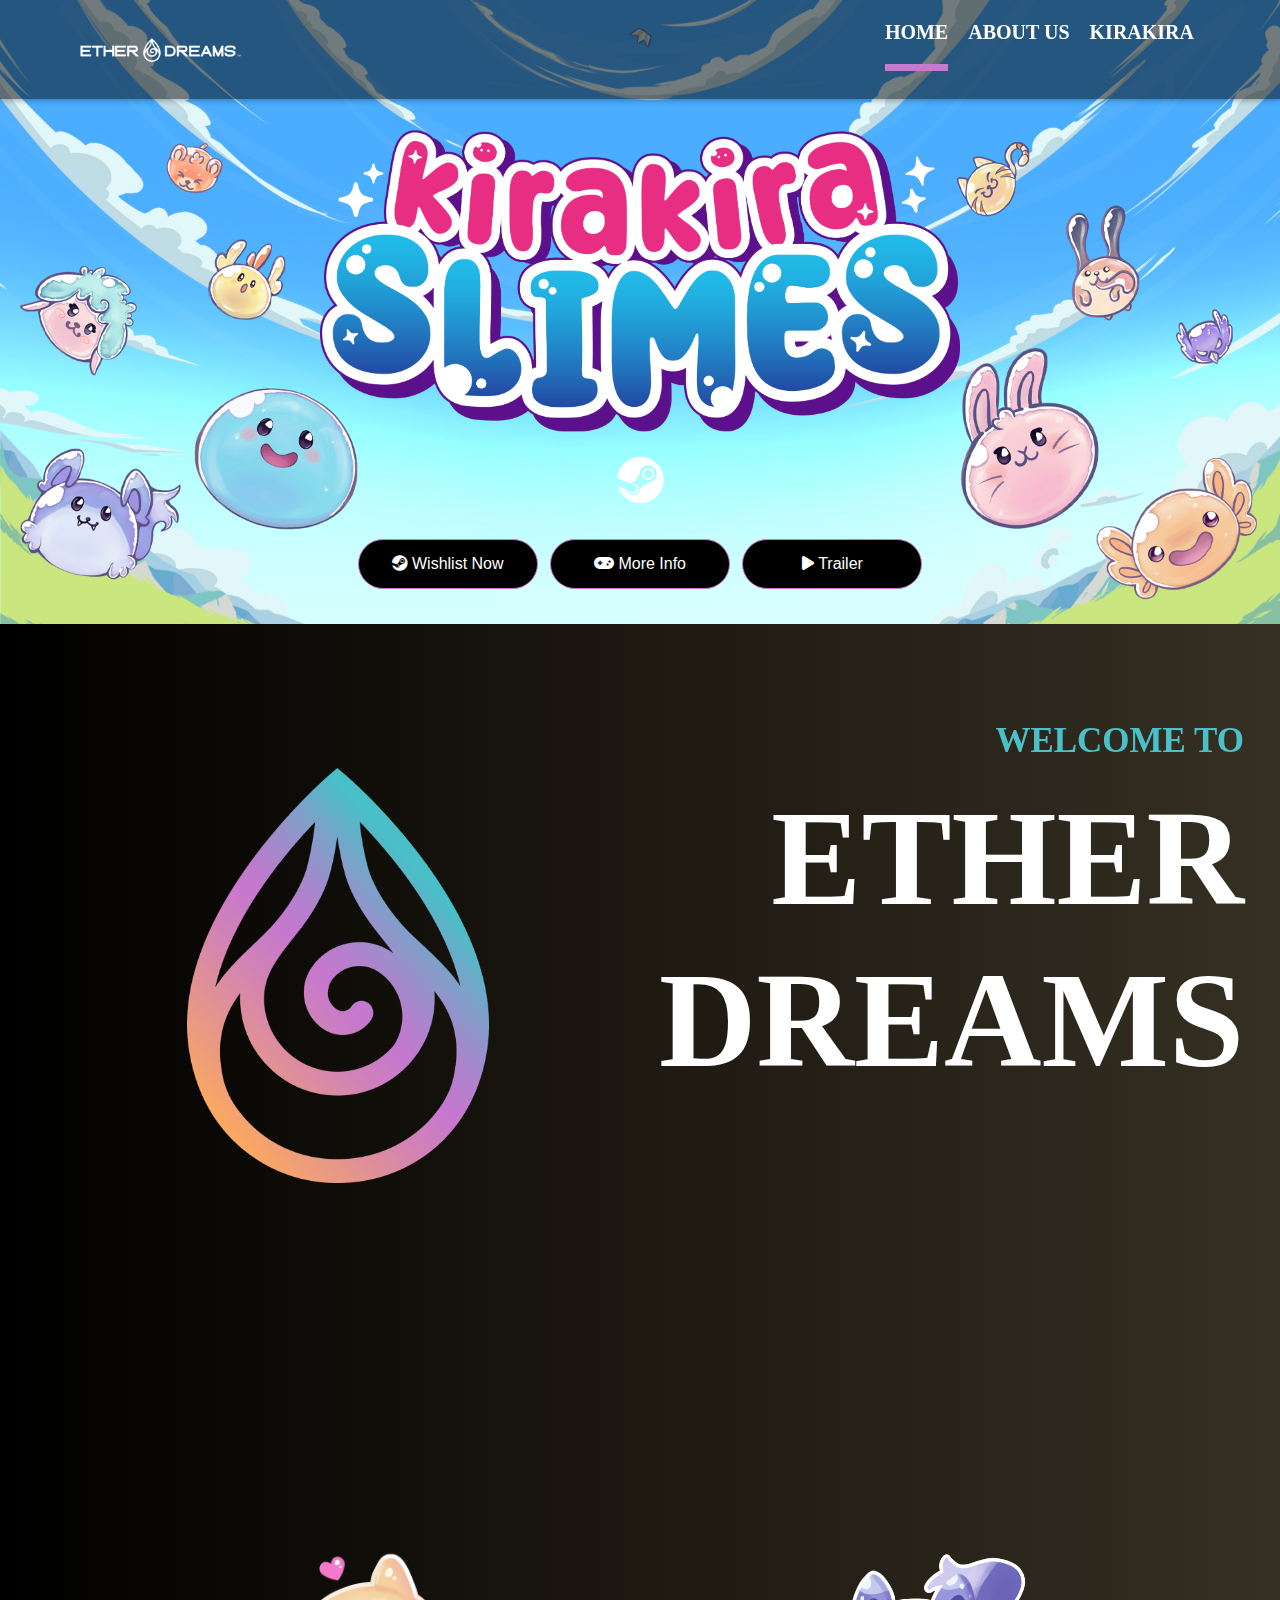
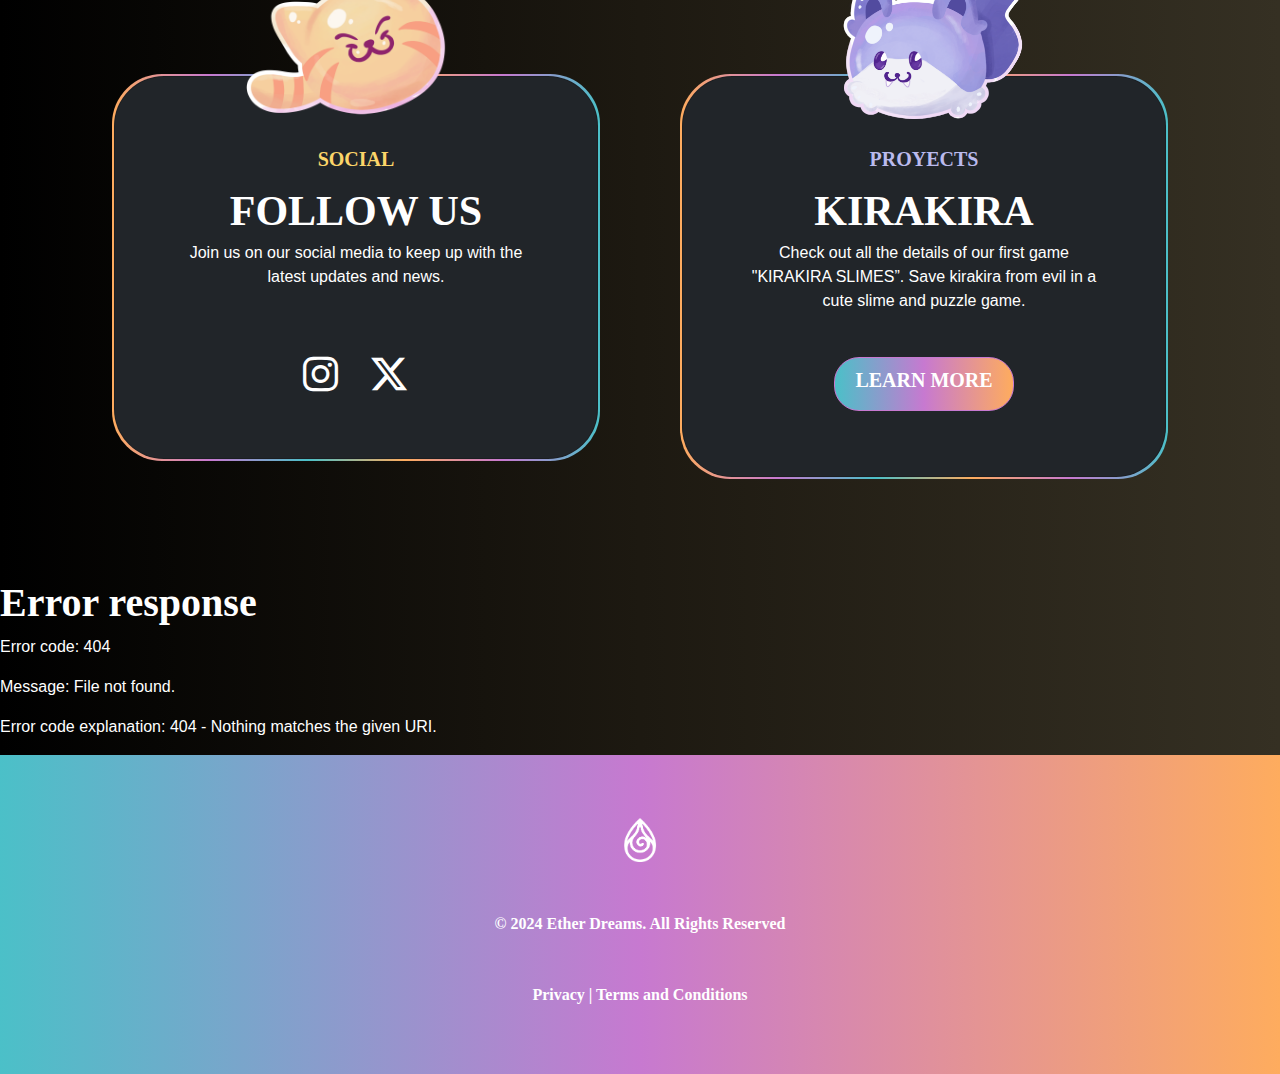
==== index.html @ 5f65c1d6 "20" ====
<!DOCTYPE html>
<html lang="es">
<head>
    <meta charset="UTF-8">
    <meta http-equiv="X-UA-Compatible" content="IE=edge">
    <meta name="viewport" content="width=device-width, initial-scale=1">

    <!-- SEO -->
    <meta property="og:type" content="website" />
    <meta property="og:locale" content="es_ES" />
    <link rel="shortcut icon" href="./img-marca/Vector.png" type="image/x-icon">
    <title>Ether Dreams</title>
    <!-- Google Fonts -->
    <link rel="preconnect" href="https://fonts.googleapis.com">
    <link rel="preconnect" href="https://fonts.gstatic.com" crossorigin>
    <link href="https://fonts.googleapis.com/css2?family=Montserrat:ital,wght@1,900&display=swap" rel="stylesheet">
    <link href="https://fonts.googleapis.com/css2?family=Cairo&display=swap" rel="stylesheet">
    <!-- Boostrap-->
    <link href="https://cdn.jsdelivr.net/npm/bootstrap@5.2.2/dist/css/bootstrap.min.css" rel="stylesheet" integrity="sha384-Zenh87qX5JnK2Jl0vWa8Ck2rdkQ2Bzep5IDxbcnCeuOxjzrPF/et3URy9Bv1WTRi" crossorigin="anonymous">
    <link href="https://unpkg.com/aos@2.3.1/dist/aos.css" rel="stylesheet">
    <link rel="stylesheet" href="https://stackpath.bootstrapcdn.com/bootstrap/5.1.3/css/bootstrap.min.css">
    <script src="https://code.jquery.com/jquery-3.6.0.min.js"></script>
    <script src="https://stackpath.bootstrapcdn.com/bootstrap/5.1.0/js/bootstrap.bundle.min.js"></script>
    <!-- CSS -->
    <link rel="stylesheet" href="css/responsive.css">
   
    <link rel="stylesheet" href="css/base.css">
    <link rel="stylesheet" href="css/components.css">
    <link rel="stylesheet" href="css/layout.css">
    <link rel="stylesheet" href="css/home.css">
    <link rel="stylesheet" href="css/about.css">
    <link rel="stylesheet" href="css/footer.css">
    <link rel="stylesheet" href="css/cards.css">

    </head>
    <body>
    <!-- Header -->
        <header >
            <nav class="navbar navbar-expand-lg" id="navegador">
                <div class="container-fluid">
                    <a class="navbar-brand" href="index.html">
                        <img src="/img-marca/blanco-v3.png" alt="logo" class="logo-container">
                    </a>
                    <button class="navbar-toggler" type="button" data-bs-toggle="collapse" data-bs-target="#navbarNav" aria-controls="navbarNav" aria-expanded="false" aria-label="Toggle navigation">
                        <span class="navbar-toggler-icon"></span>
                    </button>
                    <div class="collapse navbar-collapse justify-content-end textos" id="navbarNav">
                        <ul class="navbar-nav menuItems">
                            <li class="nav-item">
                                <a class="nav-link animacion-nav" aria-current="page" href="/index.html" data-item='Home'><h5>HOME</h5></a>
                            </li>
                            <li class="nav-item">
                                <a class="nav-link animacion-nav" href="ourteams.html" data-item='ABOUT US'><h5>ABOUT US</h5></a>
                            </li>
                            <li class="nav-item">
                                <a class="nav-link animacion-nav" href="information.html" data-item='KIRAKIRA'><h5>KIRAKIRA</h5></a>
                            </li>
                        </ul>
                    </div>
                </div>
            </nav>
        </header>
        <!-- Home -->
        <section id="home">
            <div class="container-fluid px-0">
                <div class="row no-gutters">
                    <div class="col-12">
                        <!-- Contenedor de imagen de fondo con ajuste de imagen completo -->
                        <div class="position-relative text-center">
                            <!-- Imagen de fondo -->
                            <img src="/img/fondo.png" alt="Imagen de fondo" class="img-fluid w-100">
                            <!-- Contenedor para centrar la imagen de logo -->
                            <div class="position-absolute" style="top: 45%; left: 50%; transform: translate(-50%, -50%);">
                                <img src="/img/kirakiraslime_logo.png" alt="Logo KiraKiraSlime" class="img-fluid" style="width: 100%;">
                            </div>
                            <!-- Icono de Steam agregado -->
                            <div class="position-absolute" style="top: 77%; left: 50%; transform: translate(-50%, -50%);">
                                <i class="fa-brands fa-steam fa-3x"></i>
                            </div>
                            <!-- Botones de acción -->
                            <div class="position-absolute w-100" style="bottom: 5%;">
                                <div class="d-inline-block">
                                    <a href="https://store.steampowered.com/app/2940660/Kirakira_Slimes/" class="btn btn-primary m-1"><i class="fa-brands fa-steam"></i> Wishlist Now</a>
                                    <a href="/information.html" class="btn btn-primary m-1"><i class="fa-solid fa-gamepad"></i> More Info</a>
                                    <a href="https://www.youtube.com/watch?v=9p_xAUF8hFQ" class="btn btn-primary m-1"><i class="fa-solid fa-play"></i> Trailer</a>
                                </div>
                            </div>
                        </div>
                    </div>
                </div>
            </div>
        </section>
        <!-- Main Content -->
        <Br></Br><br>
        <main class="container-fluid">
           <!-- Bienvenido -->
            <section id="acerca" class="contenedores p-4" >
                <div class="contenedor-interior">
                    <div class="custom-row">
                        <div class="col-md-6 text-center">
                            <img src="/img-marca/Vector.png" alt="Logo de EtherDreams" class="vector img-fluid pt-5" data-aos="fade-right">
                        </div><br><br>
                        <!-- Columna de Texto -->
                        <div class="col-md-6">
                            <h2 class=" titulos-secciones bold " data-aos="fade-left">WELCOME TO</h2>
                            <h1 class=" pt-2" data-aos="fade-down"><strong>ETHER DREAMS</strong></h1>
                            <p class="card-text2" data-aos="fade-top">We are an indie videogame development company based in Chile and exclusively dedicated to the exciting world of digital entertainment. Our main goal is to create unique, inspiring and entertaining gaming experiences for gamers of all ages.</p><br>
                            <p data-aos="fade-left">Our dreams are beyond this planet.</p>
                            <br>
                            <a href="ourteams.html" class="btn btn-primary" data-aos="fade-down"><h5>OUR TEAM</h5></a> 
                        </div>  
                    </div>
                </div>
            </section> 
        </main><Br><br><br>
        <main class="container-fluid">
           <!--  Tarjetas // red Social // unete a nosotros // -->
           <section id="proyectos" class="mt-3 contenedores p-4">
            <div class="p-5 contenedor-interior">
                <div class="row pt-5">
                    <div class="col-md-6">
                        <div class="card bg-dark text-white">
                                <img src="/img/tigre-web.png" alt="Icon" class="card-icon"> 
                                <div class="card-body">
                                    <h2 class="card-title proyects-title2 ">SOCIAL</h2>
                                    <h1 class="card-title2">FOLLOW US</h1> 
                                    <p class="card-text">Join us on our social media to keep up with the latest updates and news.</p><br><br>
                                    <a href="https://www.instagram.com/etherdreams_/" class="btn btn-social" aria-label="Síguenos en Instagram">
                                        <i class="fa-brands fa-instagram"></i>
                                    </a>
                                    <a href="https://twitter.com/etherdreams" class="btn btn-social" aria-label="Síguenos en X">
                                        <i class="fa-brands fa-x-twitter"></i>
                                    </a>
                            </div>
                        </div>
                    </div>
                    <!-- Tarjeta 2 -->
                    <div class="col-md-6">
                        <div class="card bg-dark text-white">
                            <img src="/img/ZorroMorado.png" alt="Icon" class="card-icon"> 
                            <div class="card-body">
                                <h2 class="card-title proyects-title ">PROYECTS</h2>
                                <h1 class="card-title2">KIRAKIRA </h1> 
                                <p class="card-text">Check out all the details of our first game "KIRAKIRA SLIMES”. Save kirakira from evil in a cute slime and puzzle game.</p><br>
                                <a href="information.html" class="btn btn-primary"><h5>LEARN MORE</h5></a>
                            </div>
                        </div>
                    </div>    
                </div>
            </div>
        </section>
        </main>
        <div id="contacto-placeholder"></div>
        <!-- Footer -->
        <div id="footer-placeholder"></div>
        <!-- Bootstrap JS Bundle with Popper -->
        <script src="https://cdn.jsdelivr.net/npm/bootstrap@5.2.2/dist/js/bootstrap.bundle.min.js" integrity="sha384-OERcA2EqjJCMA+/3y+gxIOqMEjwtxJY7qPCqsdltbNJuaOe923+mo//f6V8Qbsw3" crossorigin="anonymous"></script>
        <!-- AOS JS -->
        <script src="https://unpkg.com/aos@2.3.1/dist/aos.js"></script>
        <!-- Custom JavaScript File -->
        <script src="/js/javascriptfile.js"></script>
        <!-- font Awesome-->
        <link rel="stylesheet" href="https://cdnjs.cloudflare.com/ajax/libs/font-awesome/6.5.2/css/all.min.css">

    </body>
</html>
---- css/responsive.css ----
/* Estilos base para dispositivos con pantalla menor a 1024px */
@media (max-width: 1024px) {
    html, body {
        max-height: 100%;
        margin: 0;
        padding: 0;
        overflow-x: hidden; /* Evita desplazamiento horizontal */
        overflow-y: auto; /* Permite desplazamiento vertical si necesario */
    }
    
    .steam-icon-container, .logo-container {
        display: none; /* Oculta iconos no necesarios en pantallas pequeñas */
    }

    .button-container {
        padding: 10px; /* Padding uniforme */
        width: 100%; /* Ajuste de ancho para mejor accesibilidad */
        bottom: 10%; /* Ajuste de posición para accesibilidad */
        position: absolute; /* Posicionamiento absoluto para sobreponerse correctamente */
        left: 50%; /* Centralización */
        transform: translateX(-50%); /* Alineación precisa */
        font-size: 14px; /* Ajuste del tamaño de fuente para legibilidad */
    }
}

/* Estilos para dispositivos con pantalla menor a 768px */
@media (max-width: 768px) {
    .contenedores .card {
        margin: 20px; /* Margen reducido para más espacio */
        padding: 10px; /* Padding reducido para más espacio de contenido */
        max-height: 75vh; /* Ajuste de altura máxima para evitar desbordamiento */
    }
    .steam-icon-container, .logo-container {
        display: none; /* Oculta iconos no necesarios en pantallas muy pequeñas */
    }
}

/* Estilos para dispositivos con pantalla menor a 480px */
@media (max-width: 480px) {
    .contenedores .card {
        margin: 10px; /* Margen aún más reducido para maximizar el espacio */
    }
    .steam-icon-container, .logo-container {
        display: none; /* Continúa ocultando iconos en las menores resoluciones */
    }
}

@-moz-document url-prefix() {
    .vector {
        width: auto; /* Ajuste específico para Firefox */
    }
    #acerca .contenedor-interior {
        padding: auto; /* Ajustes adicionales si es necesario */
    }
}
---- css/base.css ----
/* Reset CSS y configuración inicial */
* {
  margin: 0;
  padding: 0;
  box-sizing: border-box;
}

/* Estilos básicos y color de fondo */
body {
  background: linear-gradient(to right, #000000, #1d1911, #353023);
  color: #fff;
  font-family: 'Monrope', sans-serif;
  background-size: cover;
  background-position: center center;
  overflow-x: hidden; 
}

h1, h2, h3, h4, h5, h6 {
  font-family: 'dietherRound', serif;
  font-weight: bold;
}

/* Estilos para contenedores y tarjetas */
.contenedores .card-body {
  padding: 20px;
}

.contenedores .card-title, .contenedores .card-title2 {
  margin-bottom: 20px;
}

.contenedores .card-title {
  color: #87CEFA;
}

.contenedores .card-title2 {
  color: white;
}

.contenedores .card-text, .contenedores .btn-primary, .card-title.h2 {
  transition: font-size 0.3s ease;
}

.steam-icon-container {
  position: absolute;
  top: 75%;
  left: 50%;
  transform: translate(-50%, -50%);
  color: #ffffff;
  z-index: 10;
}

#navegador a, #footer p {
  color: #fff;
}

/* Media Queries para adaptar el diseño a diferentes tamaños de pantalla */
@media (max-width: 1024px) {
  .contenedores .card-title {
    font-size: 2.5rem;
  }

  .contenedores .card-title2 {
    font-size: 3.5rem;
  }

  .contenedores .card-text, .contenedores .btn-primary, .card-title.h2 {
    font-size: 1.25rem;
  }

  .steam-icon-container {
    font-size: 40px;
  }
}

@media (max-width: 768px) {
  .contenedores .card-title {
    font-size: 2rem;
  }

  .contenedores .card-title2 {
    font-size: 3rem;
  }

  .contenedores .card-text, .contenedores .btn-primary, .card-title.h2 {
    font-size: 1rem;
  }

  .steam-icon-container {
    display: none;
  }
}

@media (max-width: 480px) {
  body {
    background-position: top center;
  }

  .contenedores .card-title, .contenedores .card-title2, .contenedores .card-text {
    text-align: center;
    font-size: 1.5rem;
  }

  .contenedores .btn-primary {
    width: 100%;
    padding: 12px 0;
  }

  .card-title.h2 {
    font-size: 1.2rem;
  }
}

@media (max-width: 360px) {
  .contenedores .card-title, .contenedores .card-title2, .contenedores .card-text {
    font-size: 1.2rem;
  }

  .contenedores .btn-primary {
    padding: 10px 0;
  }

  .card-title.h2 {
    font-size: 1rem;
  }

  #footer p {
    font-size: 0.875rem;
  }
}
---- css/components.css ----
.button-container {
  position: absolute;
  top: 85%; /* Ajustado para estar visible y accesible en todos los tamaños de pantalla */
  left: 50%;
  transform: translate(-50%, -50%);
  display: flex;
  justify-content: center;
  align-items: center;
  width: 100%; /* Ocupa todo el ancho para mantener la consistencia */
}

.btn-primary {
  background-color: #000; /* Fondo negro para contraste */
  color: white; /* Texto blanco para legibilidad */
  border: 1px solid #c779d0; /* Borde sutil que complementa el diseño */
  border-radius: 50px; /* Bordes redondeados para un aspecto moderno */
  margin: 10px;
  transition: background-color 0.3s ease, transform 0.3s ease; /* Transición suave para cambios visuales */
  padding: 12px 24px; /* Padding proporcionado para mejor tacto */
  min-width: 180px; /* Ancho mínimo para mantener la forma */
  width: auto; /* Ancho automático para adaptarse al contenido */
}

.btn-primary:hover {
  background-image: linear-gradient(to right, #feac5e, #c779d0, #4bc0c8); /* Gradiente atractivo al pasar el ratón */
  color: black; /* Cambio de color de texto para contraste */
  transform: scale(1.05); /* Efecto de crecimiento sutil */
}

/* Media Queries para adaptación en diferentes tamaños de pantalla */
@media (max-width: 1024px) {
  .btn-primary {
    padding: 10px 18px; /* Padding ligeramente ajustado */
  }
}

@media (max-width: 768px) {
  .button-container {
    top: 80%; /* Ajuste para optimizar visualización en tabletas */
    width: 100%; /* Asegurar ancho completo */
  }

  .btn-primary {
    font-size: 14px; /* Adecuado para dispositivos más pequeños */
    padding: 8px 16px; /* Padding más compacto */
    width: 80%; /* Utiliza menos ancho para adaptarse a pantallas más pequeñas */
  }
}

@media (max-width: 480px) {
  .button-container {
    top: 75%; /* Ajuste para pantallas de teléfonos */
  }

  .btn-primary {
    font-size: 12px; /* Reducción del tamaño de fuente para mejor adaptación */
    width: 90%; /* Uso del ancho completo para facilitar la accesibilidad */
    padding: 6px 10px; /* Reducción del padding */
  }
}

@media (max-width: 360px) {
  .button-container {
    top: 70%; /* Ajuste adicional para pantallas muy pequeñas */
  }
  .btn-primary {
    padding: 3px 10px; /* Padding aún más reducido */
    width: 90%; /* Uso del ancho completo */
  }
}
---- css/home.css ----
/* Estilos base para la navegación */
  #navegador {
    position: fixed;
    top: 0;
    left: 0;
    width: 100%;
    background-color: rgba(0, 0, 0, 0.5);
    z-index: 1000;
    box-shadow: 0 2px 5px rgba(0, 0, 0, 0.25);
    padding: 10px 0;
  }

  #navegador .container-fluid {
    width: 90%;
    margin: auto;
  }

  #navegador a {
    color: white;
    font-size: 20px;
    font-weight: 900;
    margin: 10px;
    text-decoration: none;
    transition: color 0.3s ease-in-out;
  }

  #navegador a:hover {
    color: #87CEFA;
  }


  .logo-container {
    position: absolute;
    transform: translate(-10%, -50%); /* Ajuste fino para centrar exactamente el logo */
    z-index: 10; /* Asegura que el logo esté sobre otros elementos */
    width: auto; /* Ancho automático basado en el contenido del logo */
    display: block; /* Asegura que el logo se muestre por defecto */
  }

  #navegador a {
    color: white; /* Color de texto para los enlaces */
    font-size: 20px; /* Tamaño de texto grande para mejor legibilidad */
    font-weight: 900; /* Negrita para destacar */
    margin: 10px; /* Espacio alrededor de los enlaces */
    text-decoration: none; /* No subrayado */
    transition: color 0.3s ease-in-out; /* Transición suave al cambiar de color */
  }

  #navegador a:hover {
    color: #87CEFA; /* Color de hover para enlaces */
  }

  .navbar-brand img {
    width: 100%;
    max-width: 180px; /* Tamaño máximo para la imagen del logo en la barra */
  }

  #navegador .nav-link {
    font-size: 16px; /* Tamaño de la fuente para los enlaces de la barra */
    margin: 5px; /* Margen alrededor de los enlaces */
    padding: 5px; /* Relleno dentro de los enlaces para hacer clic fácilmente */
  }

  .navbar-nav .nav-link h5 {
    border-bottom: 7px solid transparent; /* Borde inferior transparente para una transición suave */
    transition: border-color 0.3s ease; /* Transición suave del color del borde */
    padding-bottom: 20px; /* Espaciado inferior para visualización y espacio de clic */
  }

  .navbar-nav .nav-link:hover h5,
  .navbar-nav .nav-link.active h5 {
    border-bottom: 7px solid #C779D0; /* Cambio de color en hover y en estado activo */
  }


/* Media Queries para mejorar la responsividad */
@media (max-width: 1024px) {
  #navegador .container-fluid {
    width: 100%; /* Slight reduction */
  }

  .logo-container {
    max-width: 150px; /* Reduce the logo size for better fit */
  }
}

@media (max-width: 768px) {
  .logo-container {
    max-width: 80px; /* Further reduce the logo size */
  }

  .navbar-nav .nav-link h5 {
    font-size: 14px; /* Reduce font size for better spacing */
  }

  #navegador a {
    font-size: 16px; /* Adjust link font size */
  }
}

@media (max-width: 480px) {
  #navegador .navbar-toggler {
    margin-right: 10px; /* Adjust the margin for the toggler */
  }

  .logo-container {
    width: -50px; /* Significant reduction for small screens */
  }

  .navbar-nav .nav-link h5 {
    font-size: 12px; /* Further reduce the font size for legibility */
  }

  #navegador .nav-link {
    padding: 2px; /* Reduce padding to maximize available space */
  }
  #navegador {
    height: -100%;
  }
}

@media (max-width: 360px) {
  
  #navegador .navbar-toggler {
    margin-right: 5px; /* Adjust the margin for the toggler */
  }

  .logo-container {
    width: 10%; /* Significant reduction for small screens */
  }

  .navbar-nav .nav-link h5 {
    font-size: 12px; /* Further reduce the font size for legibility */
  }

  #navegador .nav-link {
    padding: 2px; /* Reduce padding to maximize available space */
  }
  #navegador {
    height: -100%;
  }
}
---- css/about.css ----
/* Estilos para la sección 'Acerca' */
body {
  background: #151515;
  color: #fff;
  font-family: 'Monrope', sans-serif;
  background-image: linear-gradient(to right, #000000, #1d1911, #353023);
  background-size: cover;
  background-position: center center;
}

#acerca .custom-row {
  display: flex;
  flex-wrap: wrap;
}

#acerca .contenedor-interior .custom-row h1{
  font-size: 8.4375rem;
}


h1, h2, h3, h4, h5, h6 {
  font-family: 'dietherRound', serif;
  font-weight: bold;
}


#acerca .contenedor-interior {
  text-align: right;
}

#acerca .contenedor-interior h1 {
  color: white;
  font-size: 8.4375rem;
}

#acerca .contenedor-interior h2 {
  color: #4bc0c8;
  font-size: 2.1875rem;
}

#acerca .contenedor-interior p {
  font-size: 1.25rem;
  color: #FFFFFF;
  line-height: 1.5;
}

#acerca .vector {
  width: 50%;
  max-width: 600px;
  margin-right: auto;
}

/* Media Queries para adaptar estilos en dispositivos más pequeños */
@media (max-width: 1024px) {
  #acerca .contenedor-interior .custom-row h1 {
    font-size: 4.6875rem;
  }

  #acerca .contenedor-interior h2 {
    font-size: 1.875rem;
  }

  #acerca .contenedor-interior p {
    font-size: 1rem;
  }

  #acerca .vector {
    width: 60%;
    margin-top: 20px;  /* Espacio adicional para separar del texto */
  }
}

@media (max-width: 768px) {
  #acerca {
    padding-top: 20px;  /* Añade padding superior para subir todo el contenido */
    padding-bottom: 120px;
  }
  
  #acerca .contenedor-interior .custom-row h1 {
    font-size: 4.125rem;
  }

  #acerca .contenedor-interior h2 {
    font-size: 1.5rem;
  }

  #acerca .contenedor-interior p {
    font-size: 0.875rem;
  }

  #acerca .vector {
      width: 60%; /* Ajuste del ancho para maximizar visibilidad */
      margin-bottom: 30px;  /* Asegurar espacio debajo antes de otro contenido */
  }
}

@media (max-width: 480px) {
  #acerca {
    padding-top: 20px;  /* Añade padding superior para subir todo el contenido */
    padding-bottom: 120px;
  }
  #acerca .contenedor-interior .custom-row h1 {
    font-size: 3.25rem;
  }

  #acerca .contenedor-interior h2 {
    font-size: 1.125rem;
  }

  #acerca .contenedor-interior p {
    font-size: 0.75rem;
  }
  #acerca .vector {
    width: 80%; /* Ajustar el ancho para mejor visualización */
    margin-bottom: 30px;  /* Espacio debajo para evitar que el contenido esté demasiado junto */
  }
}

@media (max-width: 360px) {
  #acerca {
    padding-top: 20px;  /* Añade padding superior para subir todo el contenido */
    padding-bottom: 120px;
  }
  #acerca .contenedor-interior .custom-row h1 {
    font-size: 2.25rem;
  }

  #acerca .contenedor-interior h2 {
    font-size: 1.125rem;
  }

  #acerca .contenedor-interior p {
    font-size: 0.75rem;
  }

  #acerca .vector {
    width: 90%; /* Ajuste del ancho para maximizar visibilidad */
    margin-top: 20px;  /* Mantener un espacio adecuado del texto */
    margin-bottom: 20px;  /* Asegurar espacio debajo antes de otro contenido */
  }
}
---- css/footer.css ----
/* Estilos básicos para el footer */
#footer {
  color: white;  /* Texto en blanco para alto contraste */
  padding: 20px 0;  /* Espaciado horizontal y vertical */
  text-align: center;  /* Centrado del contenido */
  background-image: linear-gradient(to right, #4bc0c8, #c779d0, #feac5e);  /* Gradiente de colores */
}

#footer .container {
  max-width: 960px;  /* Ancho máximo para evitar que el contenido se estire demasiado en pantallas grandes */
  width: 100%;  /* Ancho relativo para adaptarse a todos los tamaños de pantalla */
  margin: 0 auto;  /* Centrado automático */
}

#footer .centered-logo {
  display: block;  /* Asegura que el logo se muestre como un bloque */
  margin: 40px auto 10px;  /* Espaciado alrededor del logo */
  width: 50px;  /* Tamaño fijo del logo para consistencia */
  height: auto;  /* Altura automática para mantener la proporción */
}

#footer h4 {
  font-size: 1rem;  /* Tamaño de fuente uniforme */
  line-height: 1.4;  /* Espaciado de línea para mejorar la legibilidad */
  margin-top: 10px;  /* Espaciado superior */
  margin-bottom: 10px;  /* Espaciado inferior */
}

#footer .footer-link {
  color: white;  /* Color del enlace en blanco para mantener el contraste */
  text-decoration: none;  /* No subrayado para mantener el estilo limpio */
  transition: color 0.3s ease;  /* Transición suave para los cambios de color */
}

#footer .footer-link:hover {
  color: #4bc0c8;  /* Color de hover para mejorar la interactividad */
}

/* Media Queries para adaptación a diferentes tamaños de pantalla */
@media (max-width: 1024px) {
  #footer .container {
    max-width: 80%;  /* Aumento del ancho para mejorar la visualización */
  }

  #footer .centered-logo {
    width: 60px;  /* Aumento del tamaño del logo para mejor visualización */
  }
}

@media (max-width: 768px) {
  #footer {
    padding: 15px 0;  /* Reducción del padding para compactar el espacio */
  }

  #footer h4 {
    font-size: 0.875rem;  /* Reducción del tamaño de fuente para adaptarse a pantallas menores */
  }

  #footer .centered-logo {
    width: 55px;  /* Ajuste del tamaño del logo para mantener la proporción */
    margin-top: 20px;  /* Reducción del espacio sobre el logo */
  }
}

@media (max-width: 480px) {
  #footer h4 {
    font-size: 0.75rem;  /* Tamaño de fuente más pequeño para teléfonos */
  }

  #footer .centered-logo {
    width: 50px;  /* Ajuste del tamaño del logo para mantener la visibilidad */
  }
}
---- css/cards.css ----
.contenedores .card {
  margin: 30px;
  padding: 35px 45px;
  display: flex;
  flex-direction: column;
  justify-content: center;
  align-items: center;
  text-align: center;
  position: relative;
  width: auto;
  height: auto;
  background-color: rgba(54, 65, 65, 0.8); /* Fondo oscuro con transparencia */
  border-radius: 50px; /* Redondea los bordes del contenido de la tarjeta */

}

.contenedores .card::before {
  content: "";
  position: absolute;
  top: -3px; /* Sutilmente más grande para cubrir como un borde */
  left: -3px;
  right: -3px;
  bottom: -3px;
  background: linear-gradient(to right, #feac5e, #c779d0, #4bc0c8, #feac5e, #c779d0, #4bc0c8);
  border-radius: 50px; /* Asegura que el 'borde' también sea redondeado */
  z-index: -1; /* Mantiene el pseudoelemento detrás del contenido de la tarjeta */
}


.contenedores .card-icon {
  position: absolute;
  top: -13vw; /* Posición ajustada a la vista del viewport */
  left: 50%;
  transform: translateX(-50%);
  width: 20vw; /* Ancho relativo al ancho de la ventana del navegador */
  height: auto; /* Mantiene la proporción del icono */
}

/* Botones estilizados dentro de contenedores */
.contenedores .btn-primary {
  background-image: linear-gradient(to right,#4bc0c8,  #c779d0, #feac5e );
  color: white;
  border: none;
  padding: 10px 20px;
  font-size: 16px; /* Tamaño de fuente adecuado para la legibilidad */
  border-radius: 25px; /* Bordes suavemente redondeados */
  cursor: pointer;
  transition: background-color 0.3s, transform 0.3s; /* Transiciones para interacción visual */
  border: 1px solid #c779d0; /* Borde sutil que complementa el diseño */
}

/* Estilos para los títulos y textos dentro de las tarjetas */
.contenedores .card-title {
  font-size: 20px; /* Tamaño consistente y legible */
  margin: 15px 0;
}

.contenedores .card-title2 {
  font-size: 42px; /* Más prominente que el título secundario */
  margin-bottom: 5px;
}

.contenedores .proyects-title2{
  color:#FCD569;
}

.contenedores .proyects-title{
  color: #BABAED;
}

.contenedores .card-text {
  font-size: 16px; /* Optimizado para la legibilidad en diferentes dispositivos */
  margin-bottom: 10px;
}

/* Botones de redes sociales dentro de las tarjetas */
.btn-social i {
  border-radius: 80px; 
  font-size: 40px;
  color: white; /* Fondo oscuro con transparencia */
}

/* Estilo del botón al pasar el mouse */
.contenedores .btn-primary:hover {
  background-image: linear-gradient(to right, #feac5e, #c779d0, #4bc0c8);
  transform: scale(1.05); /* Efecto sutil para indicar interactividad */
  color: black; 
}
/* Estilo del botón al pasar el mouse */
.contenedores .btn-social i:hover {
  transform: scale(1.05); /* Efecto sutil para indicar interactividad */
  color: black; 
}


/* Media Queries para adaptar los estilos en diferentes tamaños de pantalla */
@media (max-width: 1024px) {
  .contenedores .card-icon {
    width: 200px; /* Reducción significativa para adaptarse a pantallas pequeñas */
    top: -110px;
  }

  .contenedores .btn-primary, .btn-social {
    font-size: 14px; /* Reducción del tamaño de fuente de los botones */
    padding: 8px 16px;
  }
  .contenedores .card-title {
    font-size: 24px; /* Ligeramente más pequeño para adaptarse a pantallas más compactas */
  }

  .contenedores .card-title2 {
    font-size: 35px; /* Ajuste para mantener la jerarquía visual */
  }

  .contenedores .card-text {
    font-size: 16px; /* Adecuado para la mayoría de tabletas y dispositivos grandes */
  }
}

@media (max-width: 768px) {
  .contenedores .card {
    padding: 8px 10px;
  }

  .contenedores .card-icon {
    width: 130px; /* Mayor reducción del tamaño del icono */
    top: -70px;
  }

  .contenedores .btn-primary, .btn-social {
    font-size: 12px;
    padding: 6px 12px;
  }

  .contenedores .btn-primary{
    font-size: 8px;
    max-width: 20px;
  }
  .contenedores .card-title {
    font-size: 20px; /* Reducción adicional para pantallas de tabletas más pequeñas */
  }

  .contenedores .card-title2 {
    font-size: 30px; /* Continúa destacando pero es menos dominante */
  }

  .contenedores .card-text {
    font-size: 14px; /* Más compacto, adecuado para espacios reducidos */
  }
}

@media (max-width: 480px) {
  .contenedores .card {
    padding: 6px 8px;
    max-width: 100%; /* Reducción significativa para adaptarse a pantallas pequeñas */
    width: 100%; /* Reducción significativa para adaptarse a pantallas pequeñas */
    content: center;
  }

  .contenedores .card-icon {
    width: 100px; /* Reducción significativa para adaptarse a pantallas pequeñas */
    top: -50px; /* Ajuste de la posición para no sobreponer demasiado */
  }

  .contenedores .btn-primary, .btn-social {
    font-size: 10px;
    padding: 4px 8px;
  }
  .contenedores .card-title {
    font-size: 18px; /* Adecuado para smartphones */
  }

  .contenedores .card-title2 {
    font-size: 25px; /* Sigue siendo prominente pero no sobrecargado */
  }

  .contenedores .card-text {
    font-size: 12px; /* Mínimo viable para legibilidad en dispositivos muy pequeños */
  }
}

@media (max-width: 360px) {
  .contenedores .card {
    padding: 4px 15px; /* Ajuste de padding para una visualización adecuada */
    width: 200%; /* Aprovecha todo el ancho disponible */
  }

  .contenedores .card-icon {
    width: 100px; /* Reducción significativa para adaptarse a pantallas pequeñas */
    top: -50px; /* Ajuste de posición para reducir la sobresalida */
  }

  .contenedores .btn-primary {
    size: 5px; /* Tamaño de fuente reducido para los botones */
    padding: 2px 12px; /* Padding ajustado para mantener la funcionalidad */
    width: 20%; /* Ajuste al ancho completo para mejorar la accesibilidad */
  }

  .contenedores .card-title {
    font-size: 14px; /* Más pequeño aún para garantizar adaptabilidad */
  }

  .contenedores .card-title2 {
    font-size: 20px; /* Reducción para adaptarse a los límites de pantalla más ajustados */
  }

  .contenedores .card-text {
    padding: 20px; /* Agrega algo de padding para evitar que el texto toque los bordes de la tarjeta */
    font-size: 8px; /* Mantén un tamaño de fuente legible incluso en pantallas muy pequeñas */
  }
}
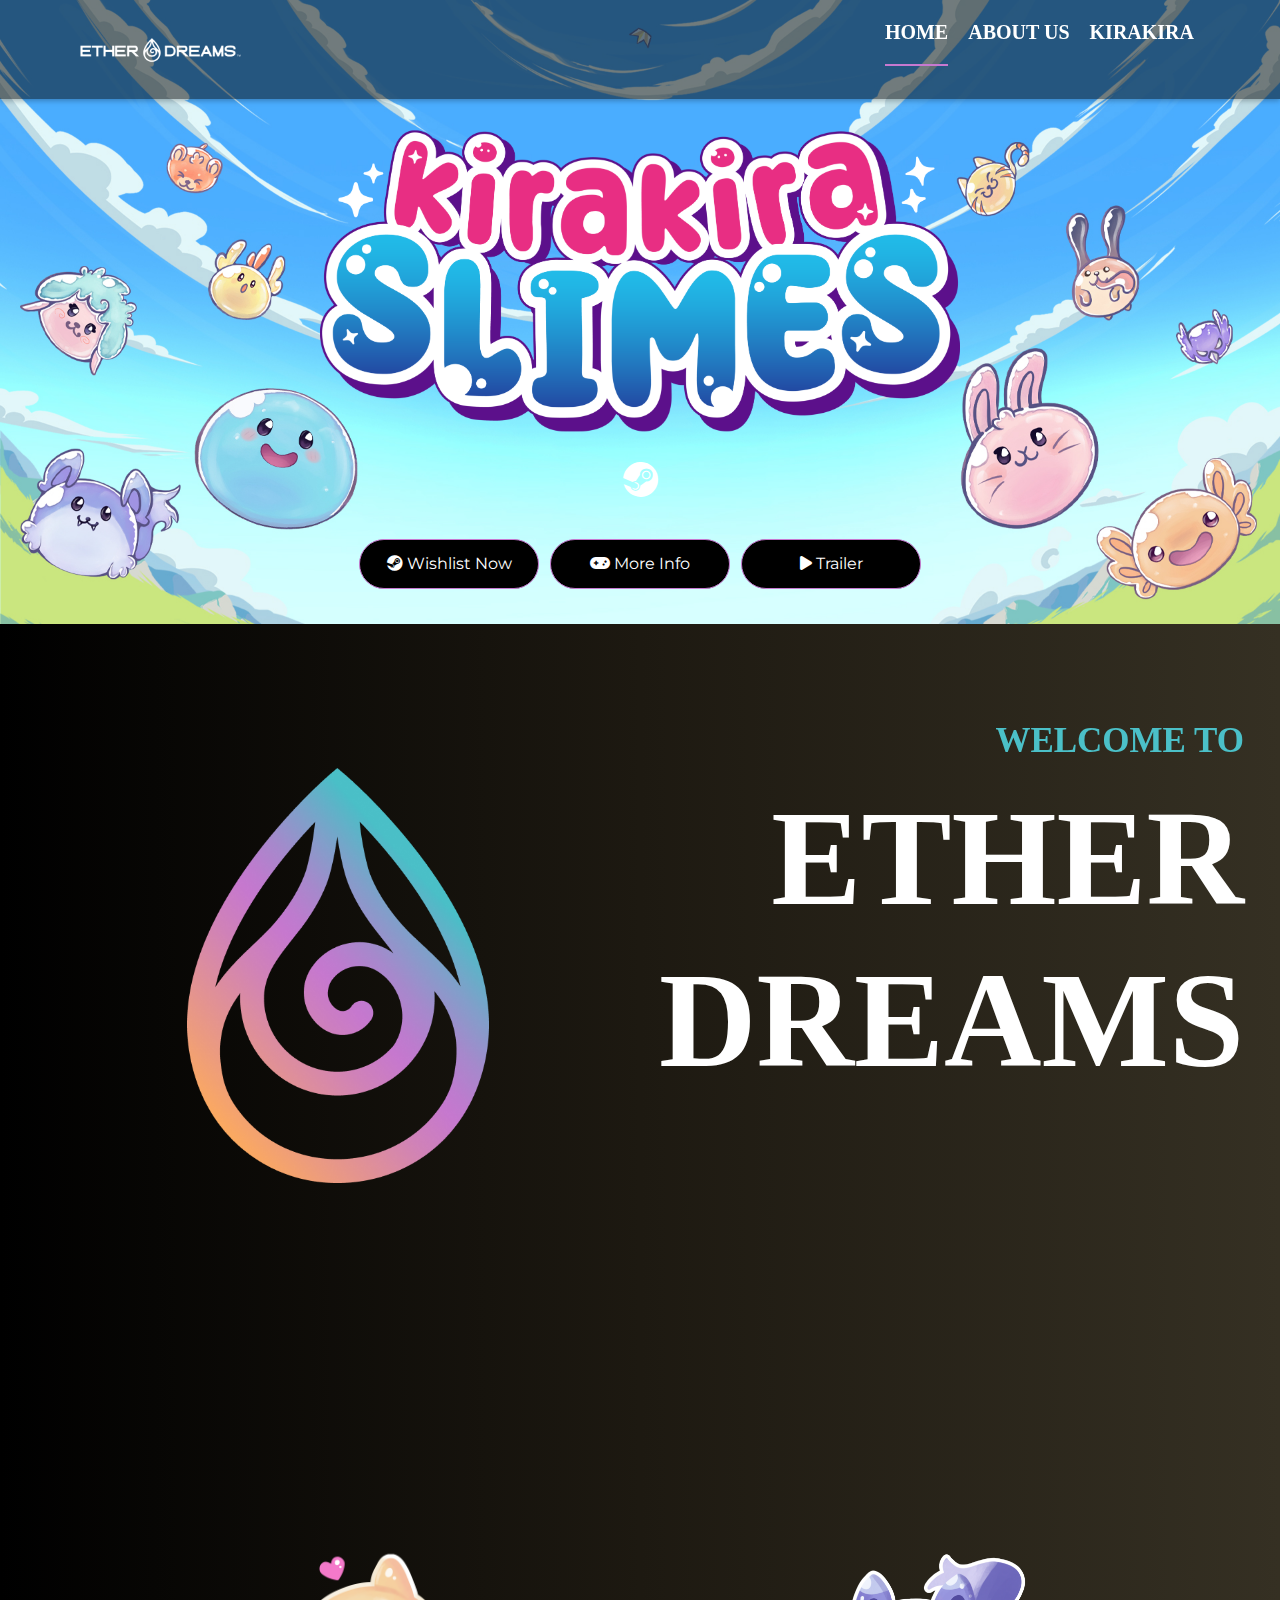
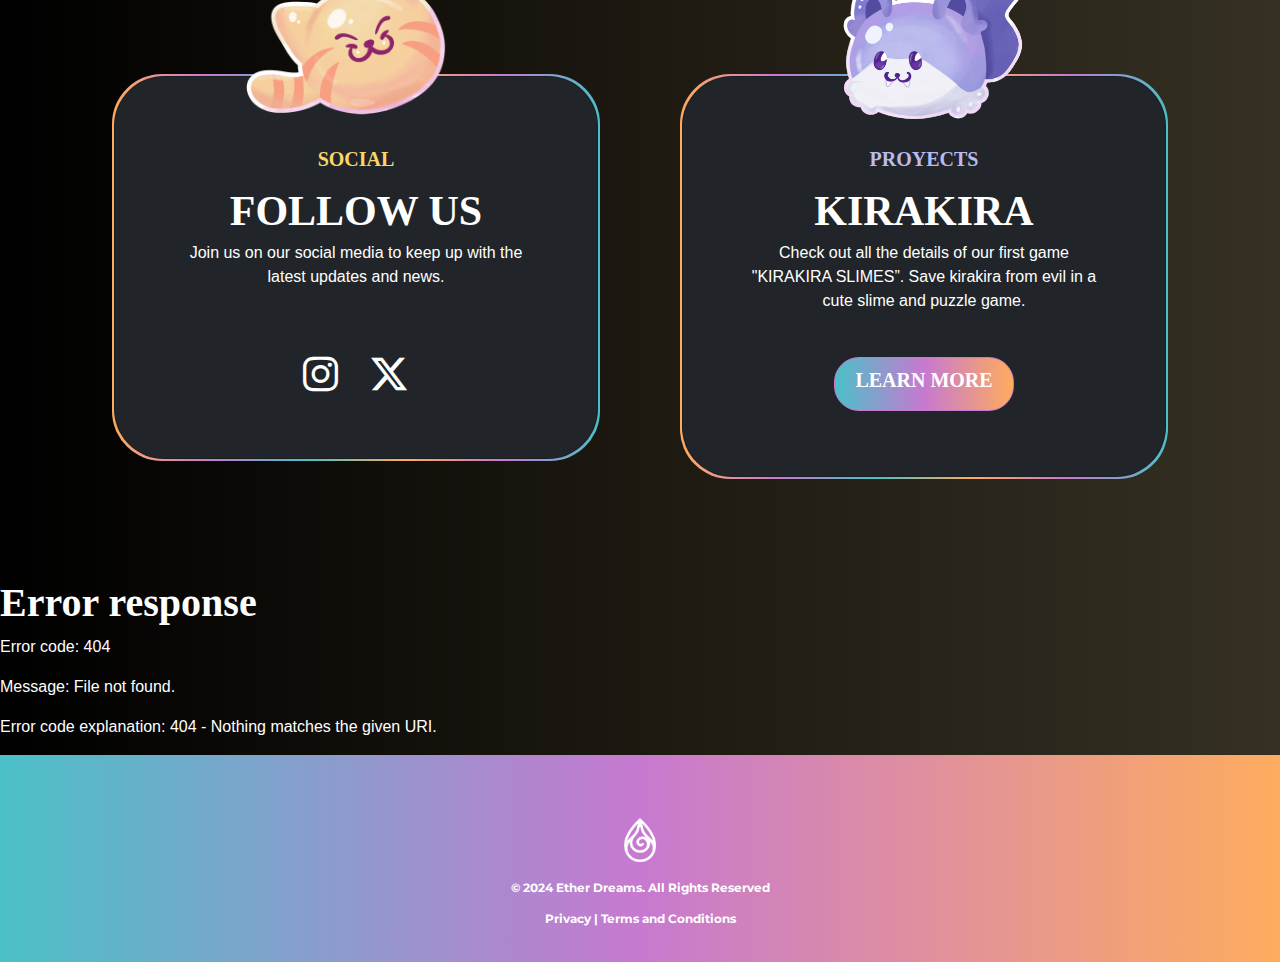
==== commit 1f25bc9f: "arreglo responsive 41" ====
--- a/index.html
+++ b/index.html
@@ -42,7 +42,7 @@
                         <img src="/img-marca/blanco-v3.png" alt="logo" class="logo-container">
                     </a>
                     <button class="navbar-toggler" type="button" data-bs-toggle="collapse" data-bs-target="#navbarNav" aria-controls="navbarNav" aria-expanded="false" aria-label="Toggle navigation">
-                        <span class="navbar-toggler-icon"></span>
+                        <span class="navbar-toggler-icon"><i class="fas fa-bars"></i></span>
                     </button>
                     <div class="collapse navbar-collapse justify-content-end textos" id="navbarNav">
                         <ul class="navbar-nav menuItems">
@@ -71,7 +71,7 @@
                             <img src="/img/fondo.png" alt="Imagen de fondo" class="img-fluid w-100">
                             <!-- Contenedor para centrar la imagen de logo -->
                             <div class="position-absolute" style="top: 45%; left: 50%; transform: translate(-50%, -50%);">
-                                <img src="/img/kirakiraslime_logo.png" alt="Logo KiraKiraSlime" class="img-fluid" style="width: 100%;">
+                                <img src="/img/kirakiraslime_logo.png" alt="Logo KiraKiraSlime" class="logo-kirakira img-fluid" style="width: 100%;">
                             </div>
                             <!-- Icono de Steam agregado -->
                             <div class="position-absolute" style="top: 77%; left: 50%; transform: translate(-50%, -50%);">
--- a/css/responsive.css
+++ b/css/responsive.css
@@ -9,7 +9,7 @@
     }
     
     .steam-icon-container, .logo-container {
-        display: none; /* Oculta iconos no necesarios en pantallas pequeñas */
+        display: none; 
     }
 
     .button-container {
--- a/css/base.css
+++ b/css/base.css
@@ -7,7 +7,7 @@
 
 /* Estilos básicos y color de fondo */
 body {
-  background: linear-gradient(to right, #000000, #1d1911, #353023);
+  background: linear-gradient(to right, #000000, #1d1911, #353023) !important;
   color: #fff;
   font-family: 'Monrope', sans-serif;
   background-size: cover;
@@ -54,6 +54,20 @@
   color: #fff;
 }
 
+
+.navbar-toggler {
+  background-color: black;
+  border: white;
+  box-shadow: linear-gradient(to right, #000000, #1d1911, #353023);
+  color: white;
+}
+
+.navbar-toggler-icon {
+  color: white; 
+  font-size: 1.2rem; 
+  padding: 4px;
+}
+
 /* Media Queries para adaptar el diseño a diferentes tamaños de pantalla */
 @media (max-width: 1024px) {
   .contenedores .card-title {
@@ -62,6 +76,11 @@
 
   .contenedores .card-title2 {
     font-size: 3.5rem;
+  }
+
+  .h1, h2, h3, h4, h5, h6 {
+    font-family: 'dietherRound', serif;
+    font-weight: bold;
   }
 
   .contenedores .card-text, .contenedores .btn-primary, .card-title.h2 {
--- a/css/home.css
+++ b/css/home.css
@@ -31,112 +31,149 @@
 
   .logo-container {
     position: absolute;
-    transform: translate(-10%, -50%); /* Ajuste fino para centrar exactamente el logo */
-    z-index: 10; /* Asegura que el logo esté sobre otros elementos */
-    width: auto; /* Ancho automático basado en el contenido del logo */
-    display: block; /* Asegura que el logo se muestre por defecto */
+    transform: translate(-10%, -50%); 
+    z-index: 10; 
+    width: auto; 
+    display: block; 
   }
 
   #navegador a {
-    color: white; /* Color de texto para los enlaces */
-    font-size: 20px; /* Tamaño de texto grande para mejor legibilidad */
-    font-weight: 900; /* Negrita para destacar */
-    margin: 10px; /* Espacio alrededor de los enlaces */
-    text-decoration: none; /* No subrayado */
-    transition: color 0.3s ease-in-out; /* Transición suave al cambiar de color */
+    color: white; 
+    font-size: 20px; 
+    font-weight: 900; 
+    margin: 10px; 
+    text-decoration: none; 
+    transition: color 0.3s ease-in-out; 
   }
 
   #navegador a:hover {
-    color: #87CEFA; /* Color de hover para enlaces */
+    color: #C779D0 
   }
 
   .navbar-brand img {
     width: 100%;
-    max-width: 180px; /* Tamaño máximo para la imagen del logo en la barra */
+    max-width: 180px; 
   }
 
   #navegador .nav-link {
-    font-size: 16px; /* Tamaño de la fuente para los enlaces de la barra */
-    margin: 5px; /* Margen alrededor de los enlaces */
-    padding: 5px; /* Relleno dentro de los enlaces para hacer clic fácilmente */
+    font-size: 16px; 
+    margin: 5px; 
+    padding: 5px; 
   }
 
   .navbar-nav .nav-link h5 {
-    border-bottom: 7px solid transparent; /* Borde inferior transparente para una transición suave */
-    transition: border-color 0.3s ease; /* Transición suave del color del borde */
-    padding-bottom: 20px; /* Espaciado inferior para visualización y espacio de clic */
+    border-bottom: 7px solid transparent; 
+    transition: border-color 0.3s ease; 
+    padding-bottom: 20px; 
   }
 
   .navbar-nav .nav-link:hover h5,
   .navbar-nav .nav-link.active h5 {
-    border-bottom: 7px solid #C779D0; /* Cambio de color en hover y en estado activo */
+    border-bottom: 2px solid #C779D0; 
   }
 
 
 /* Media Queries para mejorar la responsividad */
 @media (max-width: 1024px) {
-  #navegador .container-fluid {
-    width: 100%; /* Slight reduction */
-  }
 
   .logo-container {
-    max-width: 150px; /* Reduce the logo size for better fit */
+    max-width: 150px; 
   }
 }
 
 @media (max-width: 768px) {
   .logo-container {
-    max-width: 80px; /* Further reduce the logo size */
+    max-width: 80px; /
+  }
+  #navegador{
+    background-color: black !important;
+    box-shadow: 0 2px 5px rgba(0, 0, 0, 0.25);
   }
 
+
+
   .navbar-nav .nav-link h5 {
-    font-size: 14px; /* Reduce font size for better spacing */
+    font-size: 14px; 
   }
 
   #navegador a {
-    font-size: 16px; /* Adjust link font size */
+    font-size: 16px; 
+  }
+
+  .logo-kirakira{
+    max-width: 200px; 
+    margin-bottom: 60px;
+  }
+
+  .logo-kirakira-information{
+    display: none;
   }
 }
 
 @media (max-width: 480px) {
+  #navegador{
+    background-color: black !important;
+    box-shadow: 0 2px 5px rgba(0, 0, 0, 0.25);
+  }
+
   #navegador .navbar-toggler {
-    margin-right: 10px; /* Adjust the margin for the toggler */
+    margin-right: 10px; 
   }
 
   .logo-container {
-    width: -50px; /* Significant reduction for small screens */
+    width: -50px; 
   }
 
+
   .navbar-nav .nav-link h5 {
-    font-size: 12px; /* Further reduce the font size for legibility */
+    font-size: 12px;
   }
 
   #navegador .nav-link {
-    padding: 2px; /* Reduce padding to maximize available space */
+    padding: 2px; 
   }
   #navegador {
     height: -100%;
   }
+  .logo-kirakira-information{
+    display: none;
+  }
+  .logo-kirakira{
+    display: none;
+  }
+  
 }
 
 @media (max-width: 360px) {
+  #navegador {
+    background-color: black !important;
+    box-shadow: 0 2px 5px rgba(0, 0, 0, 0.25);
+  }
+
   
   #navegador .navbar-toggler {
-    margin-right: 5px; /* Adjust the margin for the toggler */
+    margin-right: 5px; 
   }
 
   .logo-container {
-    width: 10%; /* Significant reduction for small screens */
+    width: 10%; 
   }
 
   .navbar-nav .nav-link h5 {
-    font-size: 12px; /* Further reduce the font size for legibility */
+    font-size: 12px; 
   }
 
   #navegador .nav-link {
-    padding: 2px; /* Reduce padding to maximize available space */
+    padding: 2px; 
   }
   #navegador {
     height: -100%;
   }
+  .logo-kirakira-information{
+    display: none;
+  }
+  .logo-kirakira{
+    display: none;
+  }
+  
 }--- a/css/about.css
+++ b/css/about.css
@@ -50,8 +50,23 @@
   margin-right: auto;
 }
 
-/* Media Queries para adaptar estilos en dispositivos más pequeños */
+/* Media Queries para adaptar estilos en dispositivos más pequeños *//* Media Queries para adaptar estilos en dispositivos más pequeños */
 @media (max-width: 1024px) {
+  #acerca {
+    display: flex;
+    justify-content: center; /* Centra el contenido horizontalmente */
+    padding-top: 10px;  /* Añade padding superior para subir todo el contenido */
+    padding-bottom: 120px;
+  }
+
+  #acerca .contenedor-interior {
+    display: flex;
+    flex-direction: row; /* Coloca el logo y el contenido en una fila */
+    align-items: center; /* Alinea el contenido al centro verticalmente */
+    justify-content: center; /* Centra el contenido horizontalmente */
+    width: 100%;
+  }
+
   #acerca .contenedor-interior .custom-row h1 {
     font-size: 4.6875rem;
   }
@@ -65,17 +80,26 @@
   }
 
   #acerca .vector {
-    width: 60%;
-    margin-top: 20px;  /* Espacio adicional para separar del texto */
+    width: 70%; /* Ajustar el ancho para mejor visualización */
   }
 }
 
 @media (max-width: 768px) {
   #acerca {
-    padding-top: 20px;  /* Añade padding superior para subir todo el contenido */
+    padding-top: 10px;  
     padding-bottom: 120px;
+    display: flex;
+    justify-content: center; 
   }
-  
+
+  #acerca .contenedor-interior {
+    display: flex;
+    flex-direction: row; 
+    align-items: center; 
+    justify-content: center; 
+    width: 100%;
+  }
+
   #acerca .contenedor-interior .custom-row h1 {
     font-size: 4.125rem;
   }
@@ -85,45 +109,17 @@
   }
 
   #acerca .contenedor-interior p {
-    font-size: 0.875rem;
+    font-size: 0.9rem;
   }
 
   #acerca .vector {
-      width: 60%; /* Ajuste del ancho para maximizar visibilidad */
-      margin-bottom: 30px;  /* Asegurar espacio debajo antes de otro contenido */
+    width: 60%; 
+    margin-top: -5%;
+    margin-left: 40px;
   }
 }
 
 @media (max-width: 480px) {
-  #acerca {
-    padding-top: 20px;  /* Añade padding superior para subir todo el contenido */
-    padding-bottom: 120px;
-  }
-  #acerca .contenedor-interior .custom-row h1 {
-    font-size: 3.25rem;
-  }
-
-  #acerca .contenedor-interior h2 {
-    font-size: 1.125rem;
-  }
-
-  #acerca .contenedor-interior p {
-    font-size: 0.75rem;
-  }
-  #acerca .vector {
-    width: 80%; /* Ajustar el ancho para mejor visualización */
-    margin-bottom: 30px;  /* Espacio debajo para evitar que el contenido esté demasiado junto */
-  }
-}
-
-@media (max-width: 360px) {
-  #acerca {
-    padding-top: 20px;  /* Añade padding superior para subir todo el contenido */
-    padding-bottom: 120px;
-  }
-  #acerca .contenedor-interior .custom-row h1 {
-    font-size: 2.25rem;
-  }
 
   #acerca .contenedor-interior h2 {
     font-size: 1.125rem;
@@ -134,10 +130,28 @@
   }
 
   #acerca .vector {
-    width: 90%; /* Ajuste del ancho para maximizar visibilidad */
-    margin-top: 20px;  /* Mantener un espacio adecuado del texto */
-    margin-bottom: 20px;  /* Asegurar espacio debajo antes de otro contenido */
+    width: 50%; /* Ajustar el ancho para mejor visualización */
+    margin-top: -20%;
   }
 }
 
+@media (max-width: 360px) {
 
+  #acerca .contenedor-interior .custom-row h1 {
+    font-size: 3.5rem;
+  }
+
+  #acerca .contenedor-interior h2 {
+    font-size: 1.125rem;
+  }
+
+  #acerca .contenedor-interior p {
+    font-size: 0.7rem;
+  }
+
+  #acerca .vector {
+    width: 50%; 
+    margin-top: -20%;
+    
+  }
+}--- a/css/footer.css
+++ b/css/footer.css
@@ -1,3 +1,5 @@
+
+
 /* Estilos básicos para el footer */
 #footer {
   color: white;  /* Texto en blanco para alto contraste */
@@ -19,17 +21,16 @@
   height: auto;  /* Altura automática para mantener la proporción */
 }
 
-#footer h4 {
-  font-size: 1rem;  /* Tamaño de fuente uniforme */
-  line-height: 1.4;  /* Espaciado de línea para mejorar la legibilidad */
-  margin-top: 10px;  /* Espaciado superior */
-  margin-bottom: 10px;  /* Espaciado inferior */
-}
 
 #footer .footer-link {
   color: white;  /* Color del enlace en blanco para mantener el contraste */
   text-decoration: none;  /* No subrayado para mantener el estilo limpio */
   transition: color 0.3s ease;  /* Transición suave para los cambios de color */
+}
+
+.text-center {
+  font-family: 'Montserrat', Arial, Helvetica, sans-serif;
+  font-size: 12px;
 }
 
 #footer .footer-link:hover {
--- a/css/cards.css
+++ b/css/cards.css
@@ -151,10 +151,9 @@
 
 @media (max-width: 480px) {
   .contenedores .card {
-    padding: 6px 8px;
-    max-width: 100%; /* Reducción significativa para adaptarse a pantallas pequeñas */
-    width: 100%; /* Reducción significativa para adaptarse a pantallas pequeñas */
-    content: center;
+    padding: 6px 8px; /* Ajuste de padding para mantener contenido bien distribuido */
+    width: 100%; /* Aumenta el ancho para aprovechar más el espacio horizontal disponible */
+    margin: 30px auto; /* Centra la tarjeta horizontalmente con un margen automático */
   }
 
   .contenedores .card-icon {
@@ -181,8 +180,10 @@
 
 @media (max-width: 360px) {
   .contenedores .card {
-    padding: 4px 15px; /* Ajuste de padding para una visualización adecuada */
-    width: 200%; /* Aprovecha todo el ancho disponible */
+    padding: 6px 8px; /* Ajuste de padding para mantener contenido bien distribuido */
+    width: 100%; /* Aumenta el ancho para aprovechar más el espacio horizontal disponible */
+    margin: 40px auto; /* Aumenta el margen para asegurar más espacio entre las tarjetas */
+    box-shadow: 0 4px 8px rgba(0, 0, 0, 0.1); 
   }
 
   .contenedores .card-icon {
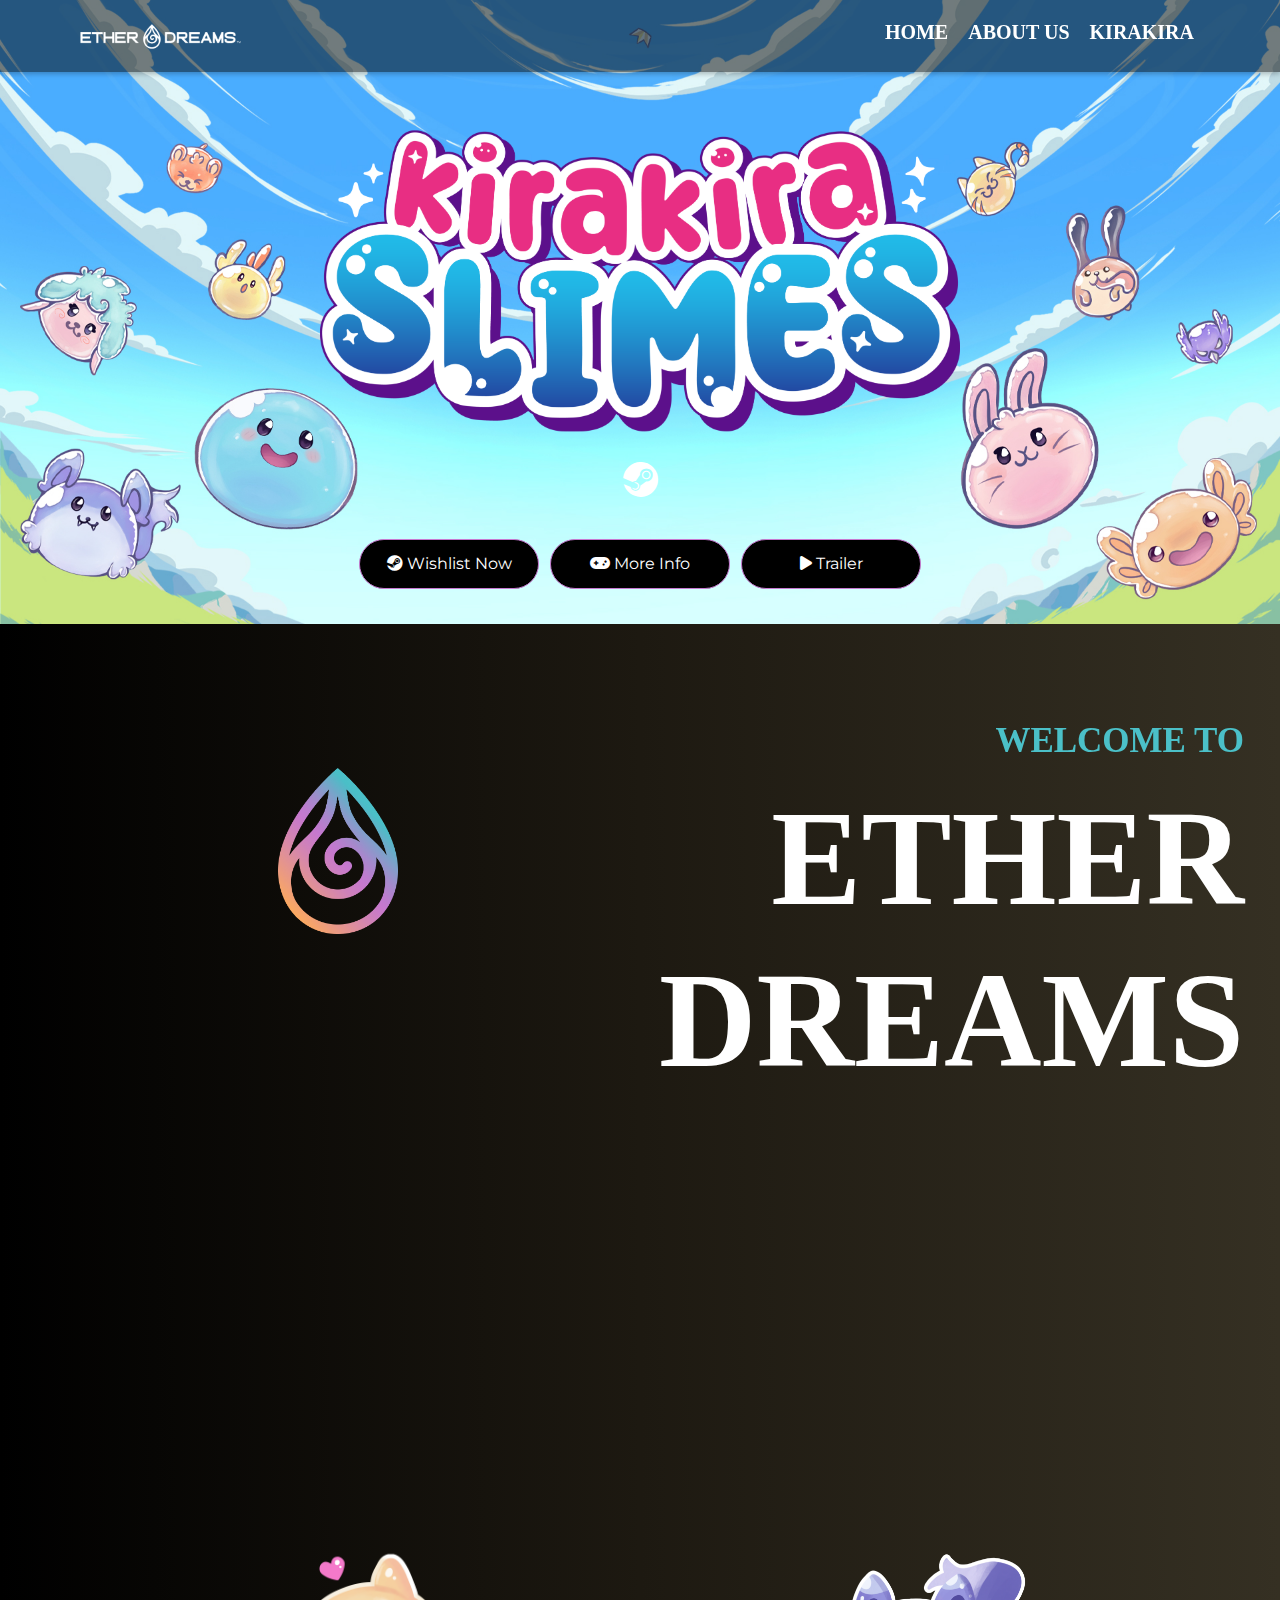
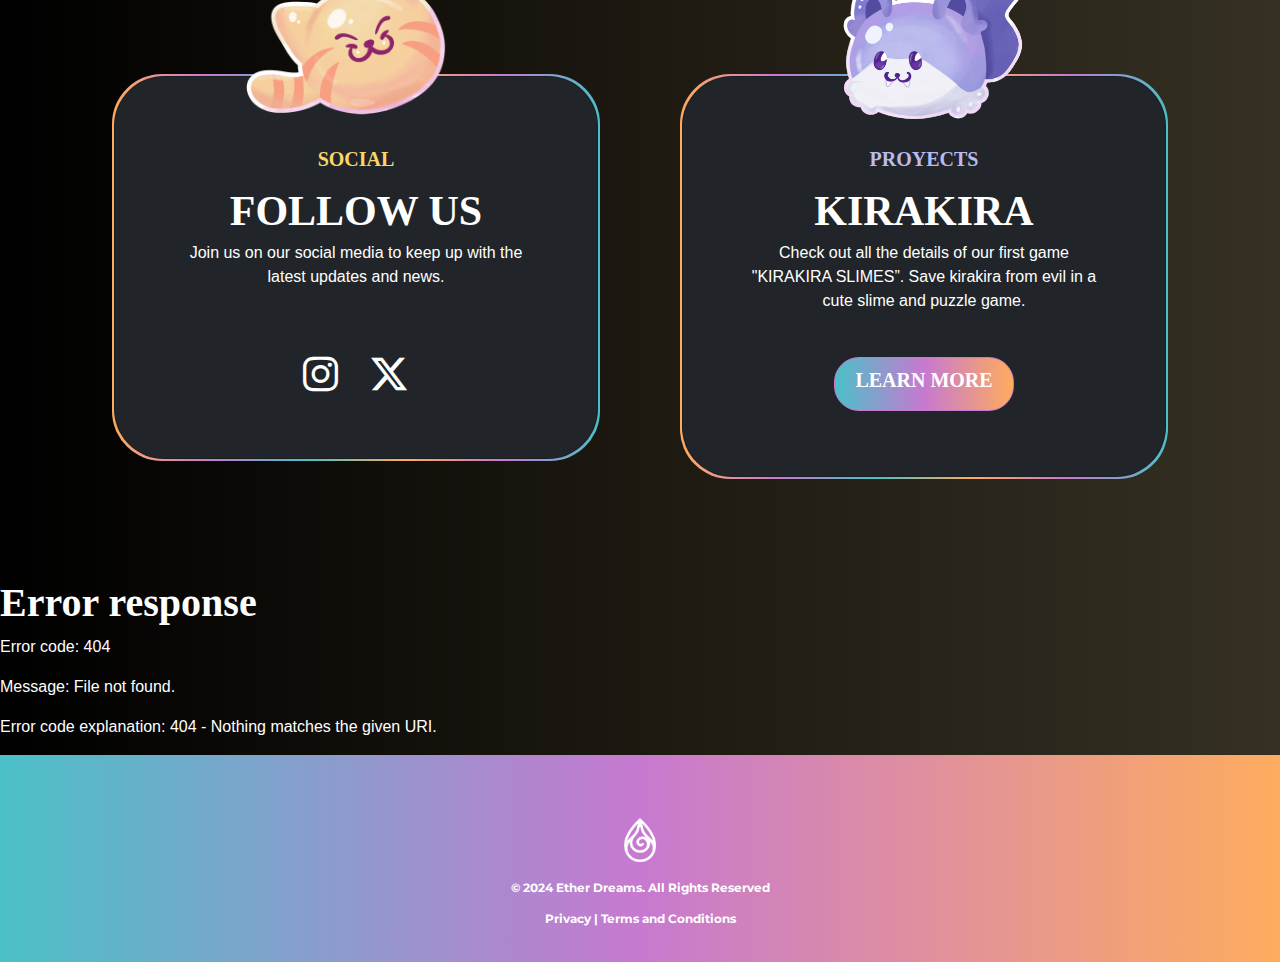
==== commit 3edb37b1: "arreglos responsives 44" ====
--- a/index.html
+++ b/index.html
@@ -47,7 +47,7 @@
                     <div class="collapse navbar-collapse justify-content-end textos" id="navbarNav">
                         <ul class="navbar-nav menuItems">
                             <li class="nav-item">
-                                <a class="nav-link animacion-nav" aria-current="page" href="/index.html" data-item='Home'><h5>HOME</h5></a>
+                                <a class="nav-link animacion-nav home-link" aria-current="page" href="/index.html" data-item='Home'><h5>HOME</h5></a>
                             </li>
                             <li class="nav-item">
                                 <a class="nav-link animacion-nav" href="ourteams.html" data-item='ABOUT US'><h5>ABOUT US</h5></a>
@@ -68,7 +68,7 @@
                         <!-- Contenedor de imagen de fondo con ajuste de imagen completo -->
                         <div class="position-relative text-center">
                             <!-- Imagen de fondo -->
-                            <img src="/img/fondo.png" alt="Imagen de fondo" class="img-fluid w-100">
+                            <img src="/img/fondo.png" alt="Imagen de fondo" class="img-fondo img-fluid w-100">
                             <!-- Contenedor para centrar la imagen de logo -->
                             <div class="position-absolute" style="top: 45%; left: 50%; transform: translate(-50%, -50%);">
                                 <img src="/img/kirakiraslime_logo.png" alt="Logo KiraKiraSlime" class="logo-kirakira img-fluid" style="width: 100%;">
--- a/css/home.css
+++ b/css/home.css
@@ -61,16 +61,6 @@
     padding: 5px; 
   }
 
-  .navbar-nav .nav-link h5 {
-    border-bottom: 7px solid transparent; 
-    transition: border-color 0.3s ease; 
-    padding-bottom: 20px; 
-  }
-
-  .navbar-nav .nav-link:hover h5,
-  .navbar-nav .nav-link.active h5 {
-    border-bottom: 2px solid #C779D0; 
-  }
 
 
 /* Media Queries para mejorar la responsividad */
@@ -83,13 +73,17 @@
 
 @media (max-width: 768px) {
   .logo-container {
-    max-width: 80px; /
+    max-width: 80px; 
   }
   #navegador{
     background-color: black !important;
     box-shadow: 0 2px 5px rgba(0, 0, 0, 0.25);
+    
   }
 
+  .img-fondo {
+    margin-top: 8%; 
+  }
 
 
   .navbar-nav .nav-link h5 {
@@ -101,12 +95,13 @@
   }
 
   .logo-kirakira{
-    max-width: 200px; 
+    max-width: 170px; 
     margin-bottom: 60px;
   }
 
   .logo-kirakira-information{
-    display: none;
+    max-width: 170px; 
+    margin-bottom: 10px;
   }
 }
 
@@ -120,10 +115,10 @@
     margin-right: 10px; 
   }
 
+
   .logo-container {
-    width: -50px; 
+    width: 10%; 
   }
-
 
   .navbar-nav .nav-link h5 {
     font-size: 12px;
@@ -136,12 +131,13 @@
     height: -100%;
   }
   .logo-kirakira-information{
-    display: none;
+    max-width: 90px; 
+    margin-bottom: -5px;
   }
   .logo-kirakira{
-    display: none;
+    max-width: 100px; 
+    margin-bottom: 50px;
   }
-  
 }
 
 @media (max-width: 360px) {
@@ -170,10 +166,12 @@
     height: -100%;
   }
   .logo-kirakira-information{
-    display: none;
+    max-width: 60px; 
+    margin-bottom: -20px;
   }
   .logo-kirakira{
-    display: none;
+    max-width: 65px; 
+    margin-bottom: 35px;
   }
   
 }--- a/css/about.css
+++ b/css/about.css
@@ -45,8 +45,7 @@
 }
 
 #acerca .vector {
-  width: 50%;
-  max-width: 600px;
+  width: 20%;
   margin-right: auto;
 }
 
@@ -80,7 +79,7 @@
   }
 
   #acerca .vector {
-    width: 70%; /* Ajustar el ancho para mejor visualización */
+    width: 70%; 
   }
 }
 
